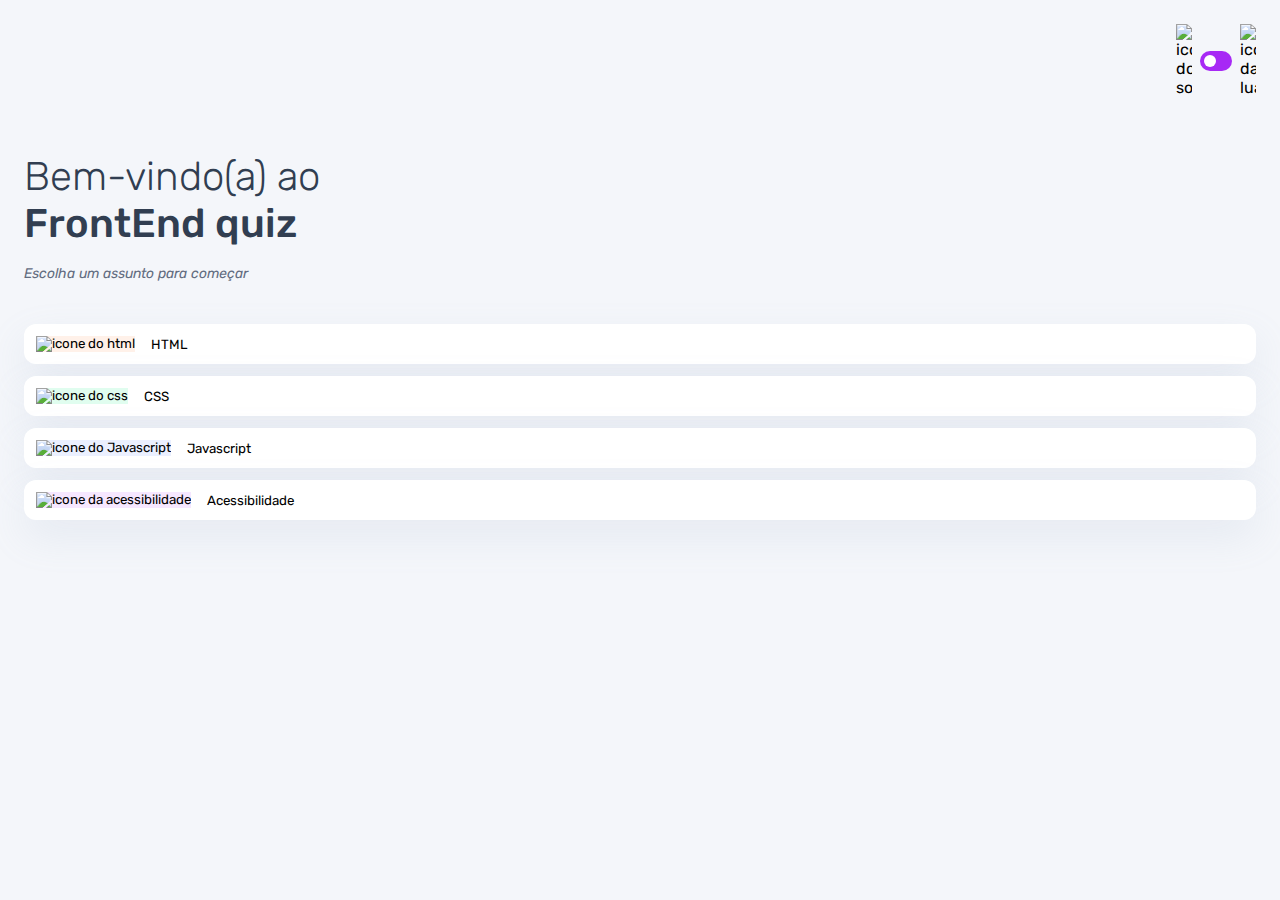
==== index.html @ 44da3cad "primeira parte da estilizacçao dos botoes de assunto" ====
<!DOCTYPE html>
<html lang="pt-BR">
<head>
    <meta charset="UTF-8">
    <meta name="viewport" content="width=device-width, initial-scale=1.0">
    <link rel="preconnect" href="https://fonts.googleapis.com">
<link rel="preconnect" href="https://fonts.gstatic.com" crossorigin>
<link href="https://fonts.googleapis.com/css2?family=Rubik:ital,wght@0,300..900;1,300..900&display=swap" rel="stylesheet">
    <link rel="stylesheet" href="style.css">
    <title>Quiz App</title>
</head>
<body>
    <header>
        <div class="tema">
            <img src="./assets/images/icon-sun-dark.svg" alt="icone do sol">
            <button>
                <div></div>
            </button>
            <img src="./assets/images/icon-moon-dark.svg" alt="icone da lua">
        </div>
    </header>

    <main>
        <section class="boas_vindas">
            <h1>
                Bem-vindo(a) ao <br>
                <strong>FrontEnd quiz</strong>
            </h1>

            <p>Escolha um assunto para começar</p>
        </section>

        <section class="assuntos">
            <button class="botao_html">
                <div>
                    <img src="./assets/images/icon-html.svg" alt="icone do html">
                </div>
                HTML
            </button>

            <button class="botao_css">
                <div>
                    <img src="./assets/images/icon-css.svg" alt="icone do css">
                </div>
                CSS
            </button>

            <button class="botao_javascript">
                <div>
                    <img src="./assets/images/icon-js.svg" alt="icone do Javascript">
                </div>
                Javascript
            </button>

            <button class="botao_acessibilidade">
                <div>
                    <img src="./assets/images/icon-accessibility.svg" alt="icone da acessibilidade">
                </div>
                Acessibilidade
            </button>

        </section>
    </main>

</body>
</html>
---- style.css ----
* {
    margin: 0;
    padding: 0;
    box-sizing: 0;
    font-family: "Rubik", sans-serif;
    -webkit-font-smoothing: antialised;
}

:root {
    --bg-color: #f4f6fa;
    --purple: #a729f5;
    --white: #fff;
    --primary-text-color: #313e51;
    --secondary-text-color: #626c7f;
    --button-bg: #fff;
    --shadow: 0px 16px 40px 0px rgba(143, 160, 193,0.14);
    --bg-html: #fff1e9;
    --bg-css: #e0fdef;
    --bg-javascript: #ebf0ff;
    --bg-acessibilidade: #f6e7ff;
    --bg-mobile: url(./assets/images/pattern-background-mobile-light.svg);
}

body {
    height: 100svh;
    background: var(--bg-mobile) var(--bg-color);
    background-repeat: no-repeat;
    background-size: cover;
}

header {
    padding: 16px 24px;
    display: flex;
    justify-content: flex-end;
}

.tema {
    padding: 8px 0;
    display: flex;
    align-items: center;
    gap: 8px;
}

.tema img {
    width: 16px;
}

.tema button {
    height: 20px;
    width: 32px;
    background: var(--purple);
    border: 0;
    border-radius: 999px;
    padding: 4px;
}

.tema button div {
    background: var(--white);
    width: 12px;
    height: 12px;
    border-radius: 999px;
}

main {
    padding: 32px 24px;
}

.boas_vindas {
    margin-bottom: 40px;
}

.boas_vindas h1 {
    font-size: 40px;
    font-weight: 300;
    color: var(--primary-text-color);
    margin-bottom: 16px;
}

.boas_vindas h1 strong {
    font-weight: 500;
}

.boas_vindas p {
    color: var(--secondary-text-color);
    font-size: 14px;
    line-height: 150%;
    font-style: italic;
}

.assuntos {
    display: flex;
    flex-direction: column;
    gap: 12px;
}

.assuntos button {
    border: none;
    background: var(--button-bg);
    display: flex;
    align-items: center;
    gap: 16px;
    padding: 12px;
    border-radius: 12px;
    box-shadow: var(--shadow);
}

.botao_html div {
    background: var(--bg-html);
}

.botao_css div {
    background: var(--bg-css);
}

.botao_javascript div {
    background: var(--bg-javascript);
}

.botao_acessibilidade div {
    background: var(--bg-acessibilidade);
}
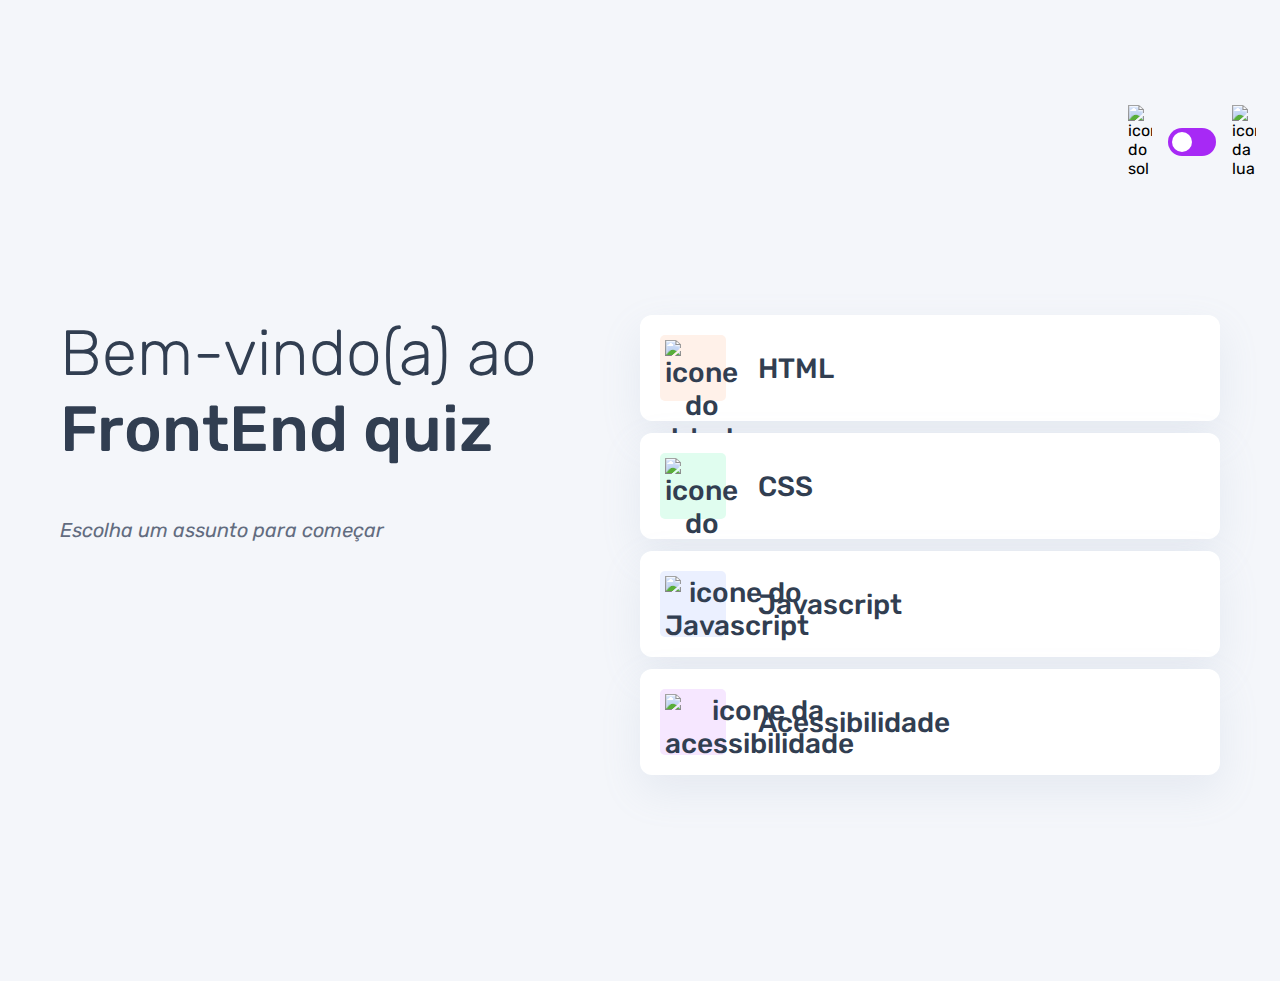
==== commit 4a2daf5b: "respondividade da home finalizada" ====
--- a/index.html
+++ b/index.html
@@ -4,8 +4,8 @@
     <meta charset="UTF-8">
     <meta name="viewport" content="width=device-width, initial-scale=1.0">
     <link rel="preconnect" href="https://fonts.googleapis.com">
-<link rel="preconnect" href="https://fonts.gstatic.com" crossorigin>
-<link href="https://fonts.googleapis.com/css2?family=Rubik:ital,wght@0,300..900;1,300..900&display=swap" rel="stylesheet">
+    <link rel="preconnect" href="https://fonts.gstatic.com" crossorigin>
+    <link href="https://fonts.googleapis.com/css2?family=Rubik:ital,wght@0,300..900;1,300..900&display=swap" rel="stylesheet">
     <link rel="stylesheet" href="style.css">
     <title>Quiz App</title>
 </head>
--- a/style.css
+++ b/style.css
@@ -19,7 +19,7 @@
     --bg-javascript: #ebf0ff;
     --bg-acessibilidade: #f6e7ff;
     --bg-mobile: url(./assets/images/pattern-background-mobile-light.svg);
-}
+    --bg-desktop: url(./assets/images/pattern-backgroun-desktop-light.svg);
 
 body {
     height: 100svh;
@@ -102,6 +102,20 @@
     padding: 12px;
     border-radius: 12px;
     box-shadow: var(--shadow);
+    font-size: 18px;
+    font-weight: 500;
+    color: var(--primary-text-color);
+}
+
+.assuntos button div {
+    width: 40px;
+    height: 40px;
+    padding: 5px;
+    border-radius: 5px;
+}
+
+.assuntos button img {
+    width: 100%;
 }
 
 .botao_html div {
@@ -118,4 +132,70 @@
 
 .botao_acessibilidade div {
     background: var(--bg-acessibilidade);
-}+}
+
+@media(min-width: 1100px) {
+    body {
+        background: var(--bg-desktop) var(--bg-color);
+        background-size: cover;
+        background-repeat: no-repeat;
+    }
+
+    header {
+        margin-block: 81px;
+    }
+
+    .tema {
+        gap: 16px;
+    }
+
+    .tema img {
+        width:24px;
+    }
+
+    .tema button {
+        width: 48px;
+        height: 28px;
+    }
+
+    .tema button div {
+        width: 20px;
+        height: 20px;
+
+    }
+
+    main {
+        display: flex;
+        max-width: 1160px;
+        margin-inline: auto;
+    }
+
+    section {
+        width: 100%;
+    }
+
+    .boas_vindas h1 {
+        font-size: 64px;
+        margin-bottom: 48px;
+    }
+
+    .boas_vindas p {
+        font-size: 20px;
+    }
+
+    .assutos {
+        gap: 24px;
+    }
+
+    .assuntos button {
+        font-size: 28px;
+        padding: 20px;
+        gap: 32px;
+    }
+
+    .assuntos button div {
+        width: 56px;
+        height: 56px;
+    }
+}
+
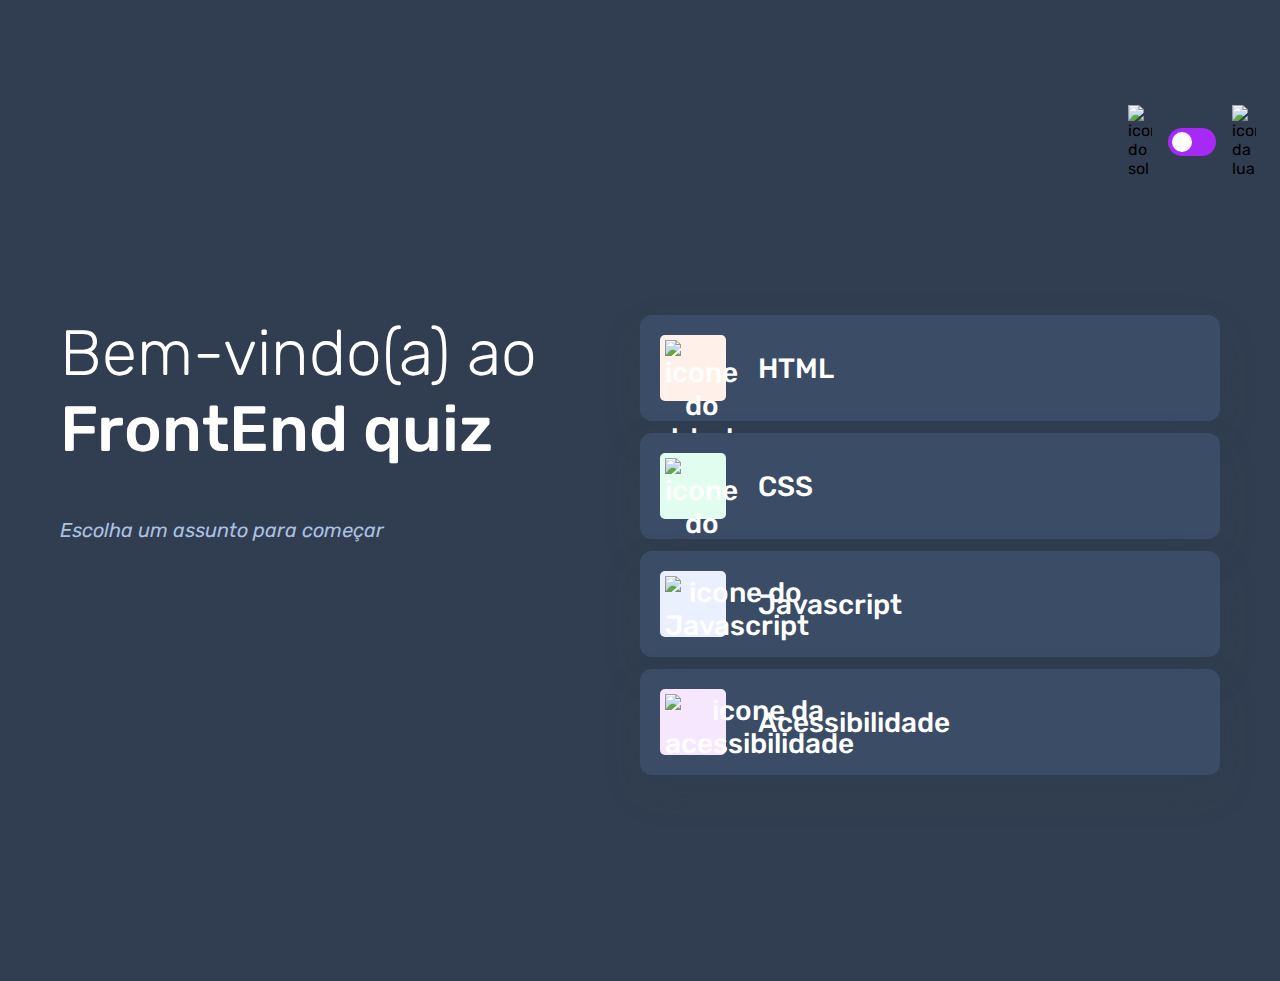
==== commit ead0dadb: "adaptação as cores para o tema escuro" ====
--- a/index.html
+++ b/index.html
@@ -9,7 +9,7 @@
     <link rel="stylesheet" href="style.css">
     <title>Quiz App</title>
 </head>
-<body>
+<body class="escuro">
     <header>
         <div class="tema">
             <img src="./assets/images/icon-sun-dark.svg" alt="icone do sol">
--- a/style.css
+++ b/style.css
@@ -19,7 +19,20 @@
     --bg-javascript: #ebf0ff;
     --bg-acessibilidade: #f6e7ff;
     --bg-mobile: url(./assets/images/pattern-background-mobile-light.svg);
-    --bg-desktop: url(./assets/images/pattern-backgroun-desktop-light.svg);
+    --bg-desktop: url(./assets/images/pattern-background-desktop-light.svg);
+}
+
+body.escuro {
+    --bg-color: #313e51;
+    --bg-mobile: url(./assets/images/pattern-background-mobile-dark.svg);
+    --bg-desktop: url(./assets/images/pattern-background-desktop-dark.svg);
+    --primary-text-color: #fff;
+    --secondary-text-color: #abc1e1;
+    --button-bg: #3b4d66;
+    --shadow: 0px 16px 40px 0px rgba(49, 62, 81, 0.14);
+
+
+}
 
 body {
     height: 100svh;
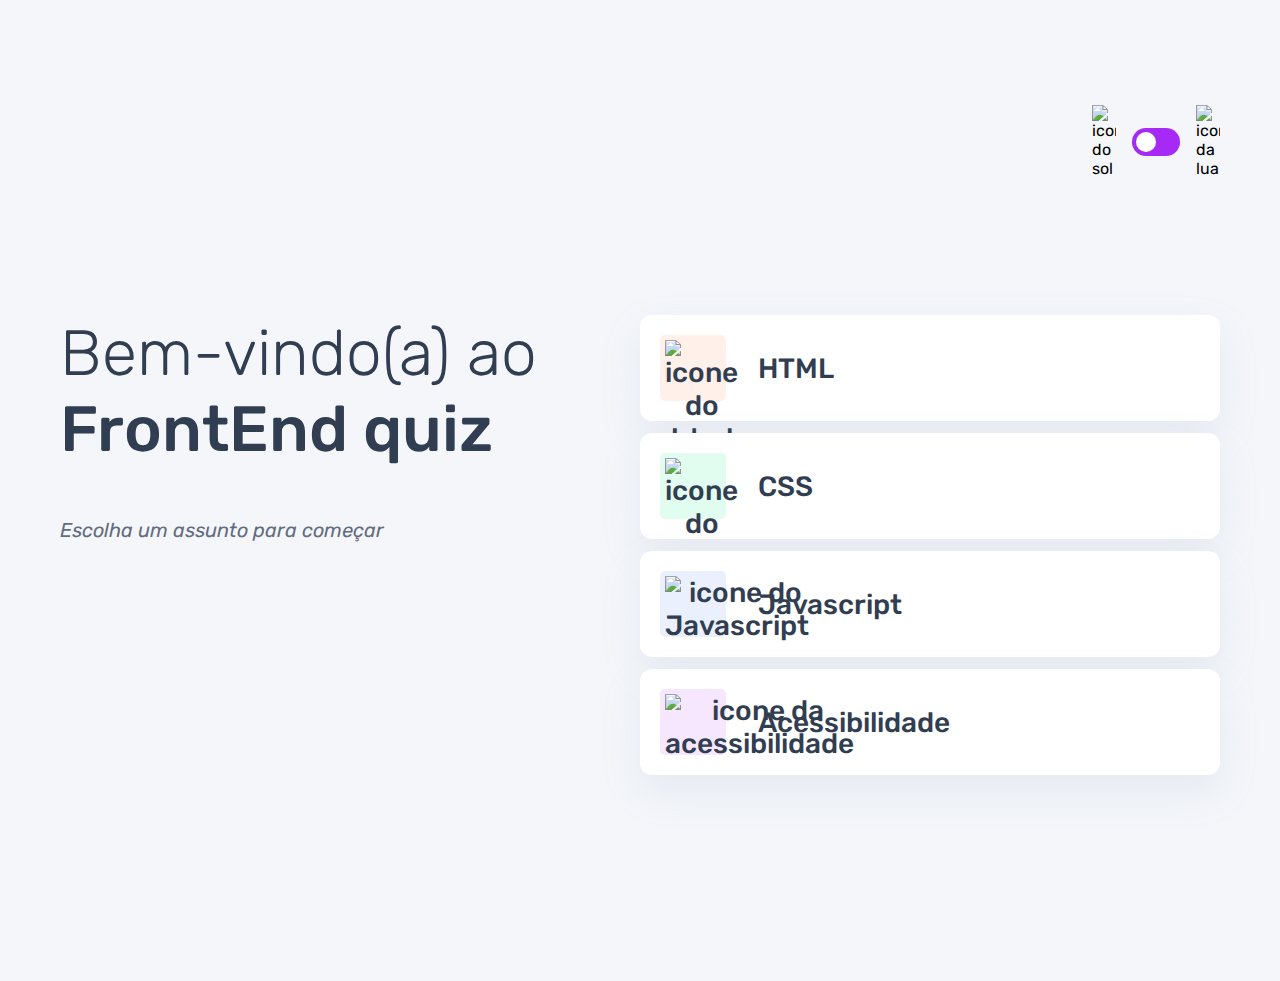
==== commit d27c9adc: "primeiros ajustes do tema no javascript" ====
--- a/index.html
+++ b/index.html
@@ -7,9 +7,11 @@
     <link rel="preconnect" href="https://fonts.gstatic.com" crossorigin>
     <link href="https://fonts.googleapis.com/css2?family=Rubik:ital,wght@0,300..900;1,300..900&display=swap" rel="stylesheet">
     <link rel="stylesheet" href="style.css">
+    <script src="./script.js" defer></script>
+
     <title>Quiz App</title>
 </head>
-<body class="escuro">
+<body>
     <header>
         <div class="tema">
             <img src="./assets/images/icon-sun-dark.svg" alt="icone do sol">
@@ -62,5 +64,6 @@
         </section>
     </main>
 
+    <a href="./pages/quiz/quiz.html"></a>
 </body>
 </html>--- a/style.css
+++ b/style.css
@@ -45,6 +45,8 @@
     padding: 16px 24px;
     display: flex;
     justify-content: flex-end;
+    max-width: 1160px;
+    margin-inline: auto;
 }
 
 .tema {
@@ -65,6 +67,7 @@
     border: 0;
     border-radius: 999px;
     padding: 4px;
+    display: flex;
 }
 
 .tema button div {
@@ -156,6 +159,7 @@
 
     header {
         margin-block: 81px;
+
     }
 
     .tema {
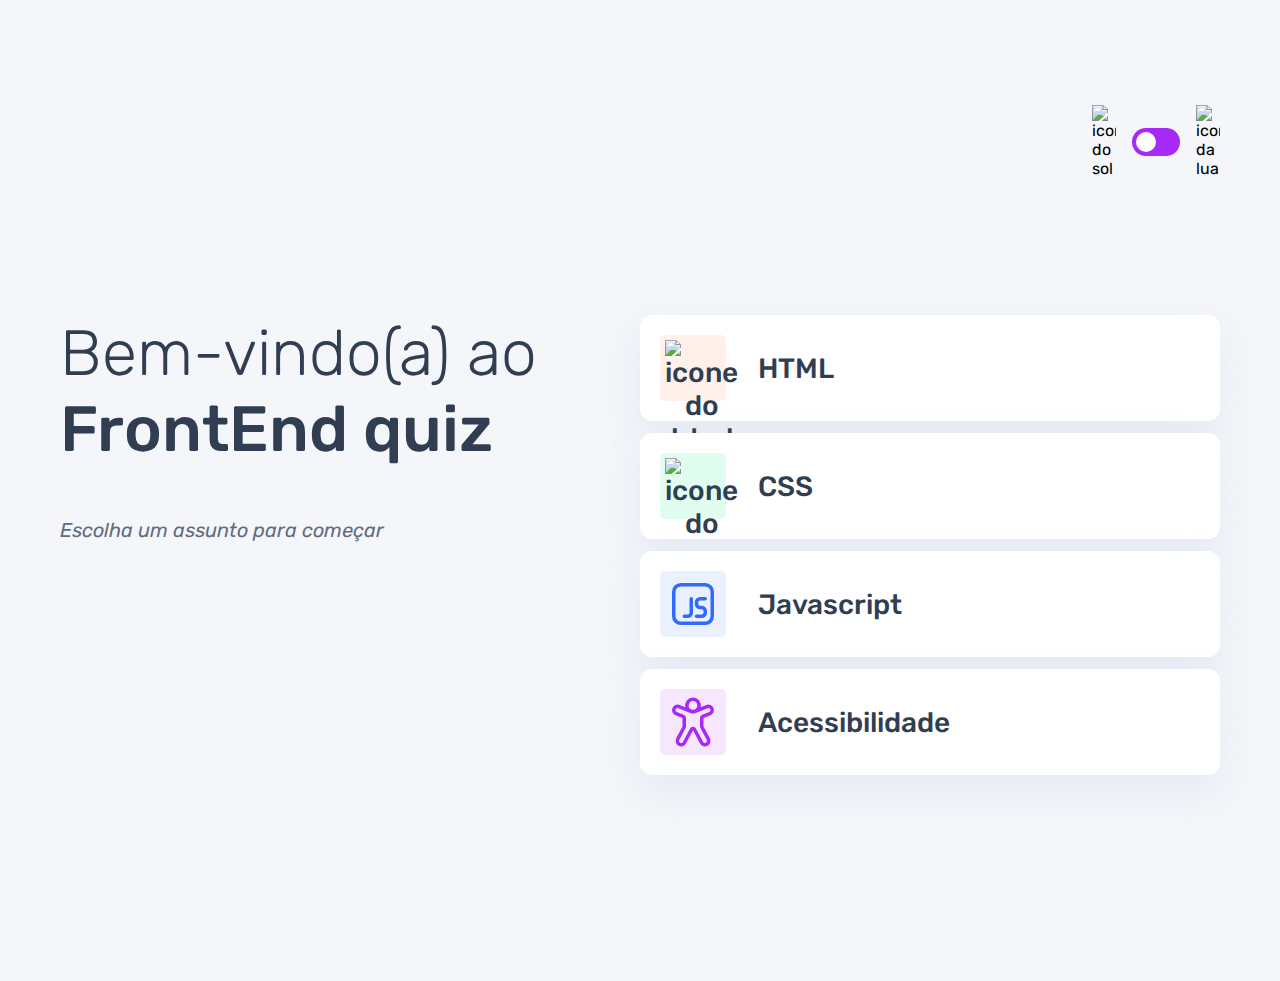
==== commit 32af65a8: "alteração dinâmica do assunto da pagina" ====
--- a/index.html
+++ b/index.html
@@ -7,7 +7,7 @@
     <link rel="preconnect" href="https://fonts.gstatic.com" crossorigin>
     <link href="https://fonts.googleapis.com/css2?family=Rubik:ital,wght@0,300..900;1,300..900&display=swap" rel="stylesheet">
     <link rel="stylesheet" href="style.css">
-    <script src="./script.js" defer></script>
+    <script src="./script.js" type="module" defer></script>
 
     <title>Quiz App</title>
 </head>
@@ -49,21 +49,19 @@
 
             <button class="botao_javascript">
                 <div>
-                    <img src="./assets/images/icon-js.svg" alt="icone do Javascript">
+                    <img src="./assets/images/icon-javascript.svg" alt="icone do Javascript">
                 </div>
                 Javascript
             </button>
 
             <button class="botao_acessibilidade">
                 <div>
-                    <img src="./assets/images/icon-accessibility.svg" alt="icone da acessibilidade">
+                    <img src="./assets/images/icon-acessibilidade.svg" alt="icone da acessibilidade">
                 </div>
                 Acessibilidade
             </button>
 
         </section>
     </main>
-
-    <a href="./pages/quiz/quiz.html"></a>
 </body>
 </html>--- a/style.css
+++ b/style.css
@@ -68,6 +68,7 @@
     border-radius: 999px;
     padding: 4px;
     display: flex;
+    cursor: pointer;
 }
 
 .tema button div {
@@ -121,6 +122,7 @@
     font-size: 18px;
     font-weight: 500;
     color: var(--primary-text-color);
+    cursor: pointer;
 }
 
 .assuntos button div {
